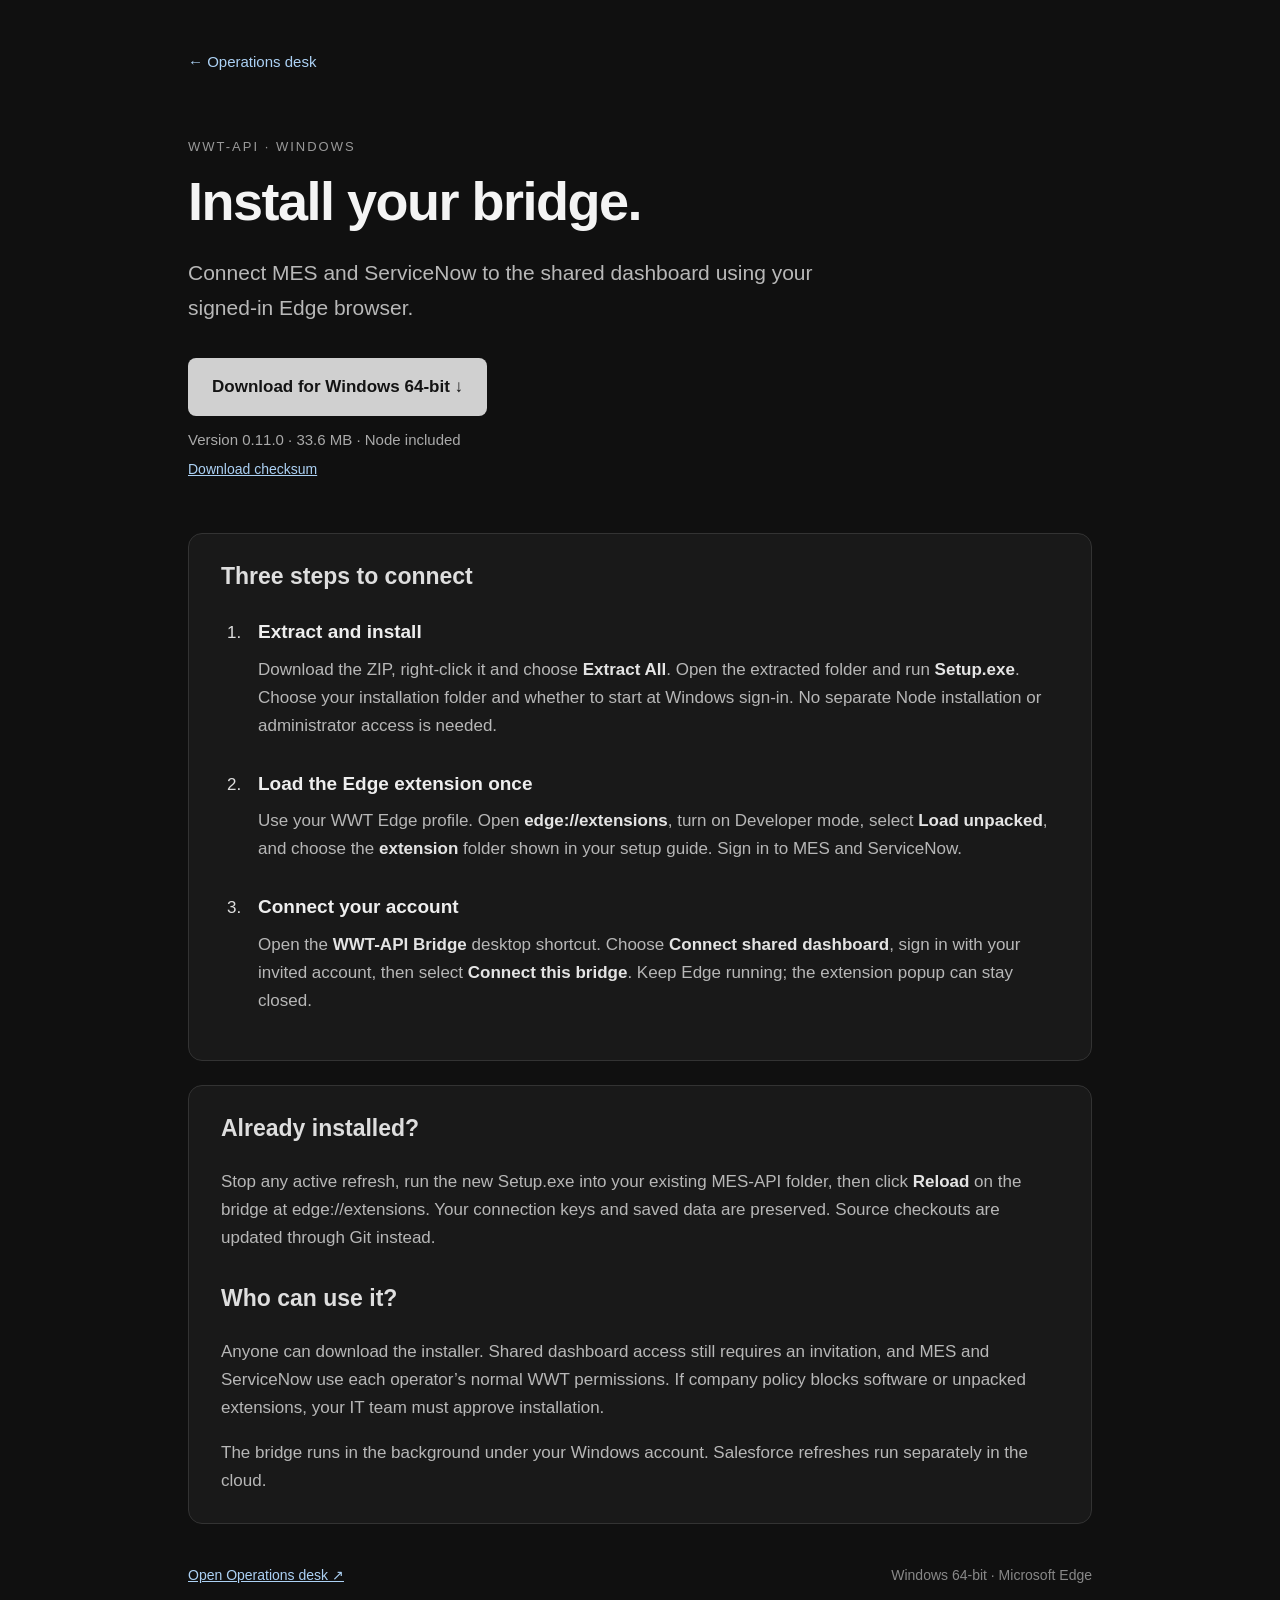
==== bridge/index.html @ 0e0c3d9b "Publish dashboard assets" ====
<!doctype html>
<html lang="en"><head><meta charset="utf-8"><meta name="viewport" content="width=device-width,initial-scale=1"><meta name="referrer" content="no-referrer"><meta http-equiv="Content-Security-Policy" content="default-src 'none'; style-src 'self'; base-uri 'none'; form-action 'none'"><title>Install the WWT-API bridge</title><link rel="stylesheet" href="download.css"></head>
<body><main><a class="back" href="../">← Operations desk</a><p class="eyebrow">WWT-API · Windows</p><h1>Install your bridge.</h1><p class="intro">Connect MES and ServiceNow to the shared dashboard using your signed-in Edge browser.</p><div class="download"><a class="primary" href="WWT-API-Bridge-Windows-x64.zip" download>Download for Windows 64-bit ↓</a><p>Version 0.11.0 · 33.6 MB · Node included</p><a href="SHA256SUMS.txt">Download checksum</a></div><section><h2>Three steps to connect</h2><ol><li><h3>Extract and install</h3><p>Download the ZIP, right-click it and choose <strong>Extract All</strong>. Open the extracted folder and run <strong>Setup.exe</strong>. Choose your installation folder and whether to start at Windows sign-in. No separate Node installation or administrator access is needed.</p></li><li><h3>Load the Edge extension once</h3><p>Use your WWT Edge profile. Open <strong>edge://extensions</strong>, turn on Developer mode, select <strong>Load unpacked</strong>, and choose the <strong>extension</strong> folder shown in your setup guide. Sign in to MES and ServiceNow.</p></li><li><h3>Connect your account</h3><p>Open the <strong>WWT-API Bridge</strong> desktop shortcut. Choose <strong>Connect shared dashboard</strong>, sign in with your invited account, then select <strong>Connect this bridge</strong>. Keep Edge running; the extension popup can stay closed.</p></li></ol></section><section class="notes"><h2>Already installed?</h2><p>Stop any active refresh, run the new Setup.exe into your existing MES-API folder, then click <strong>Reload</strong> on the bridge at edge://extensions. Your connection keys and saved data are preserved. Source checkouts are updated through Git instead.</p><h2>Who can use it?</h2><p>Anyone can download the installer. Shared dashboard access still requires an invitation, and MES and ServiceNow use each operator’s normal WWT permissions. If company policy blocks software or unpacked extensions, your IT team must approve installation.</p><p>The bridge runs in the background under your Windows account. Salesforce refreshes run separately in the cloud.</p></section><footer><a href="../">Open Operations desk ↗</a><span>Windows 64-bit · Microsoft Edge</span></footer></main></body></html>
---- bridge/download.css ----
:root{color-scheme:dark;font:17px/1.65 "Segoe UI",Arial,sans-serif;background:#101010;color:#dedede}*{box-sizing:border-box}body{margin:0}main{max-width:960px;margin:0 auto;padding:48px 28px}a{color:#acd1f4}a:focus-visible{outline:2px solid #acd1f4;outline-offset:5px}.back{font-size:15px;text-decoration:none}.eyebrow{margin:60px 0 12px;letter-spacing:2px;color:#999;font-size:13px;text-transform:uppercase}h1{font-size:clamp(34px,5vw,54px);letter-spacing:-1.5px;line-height:1.2;margin:0 0 22px;color:#f4f4f4}.intro{max-width:660px;font-size:21px;color:#b8b8b8}.download{margin:32px 0 50px}.primary{display:inline-block;background:#d0d0d0;color:#141414;border-radius:8px;padding:15px 24px;text-decoration:none;font-weight:650}.primary:hover{background:#eee}.download p{color:#aaa;font-size:15px;margin:12px 0 3px}.download>a:last-child{font-size:14px}section{border:1px solid #333;border-radius:14px;background:#191919;padding:28px 32px;margin:24px 0}h2{font-size:23px;line-height:1.3;margin:0 0 24px}h3{font-size:19px;color:#eee;margin:0 0 8px}ol{padding-left:25px;margin-bottom:0}li{padding-left:12px;margin-bottom:28px}li:last-child{margin-bottom:0}p{margin-top:0}li p,.notes p{color:#b7b7b7}.notes h2:not(:first-child){margin-top:32px}.notes p:last-child{margin-bottom:0}strong{color:#e4e4e4;font-weight:600}footer{display:flex;flex-wrap:wrap;justify-content:space-between;gap:16px;color:#888;font-size:14px;padding-top:16px}@media(max-width:600px){main{padding:30px 20px}section{padding:22px}.primary{width:100%;text-align:center}.eyebrow{margin-top:40px}}
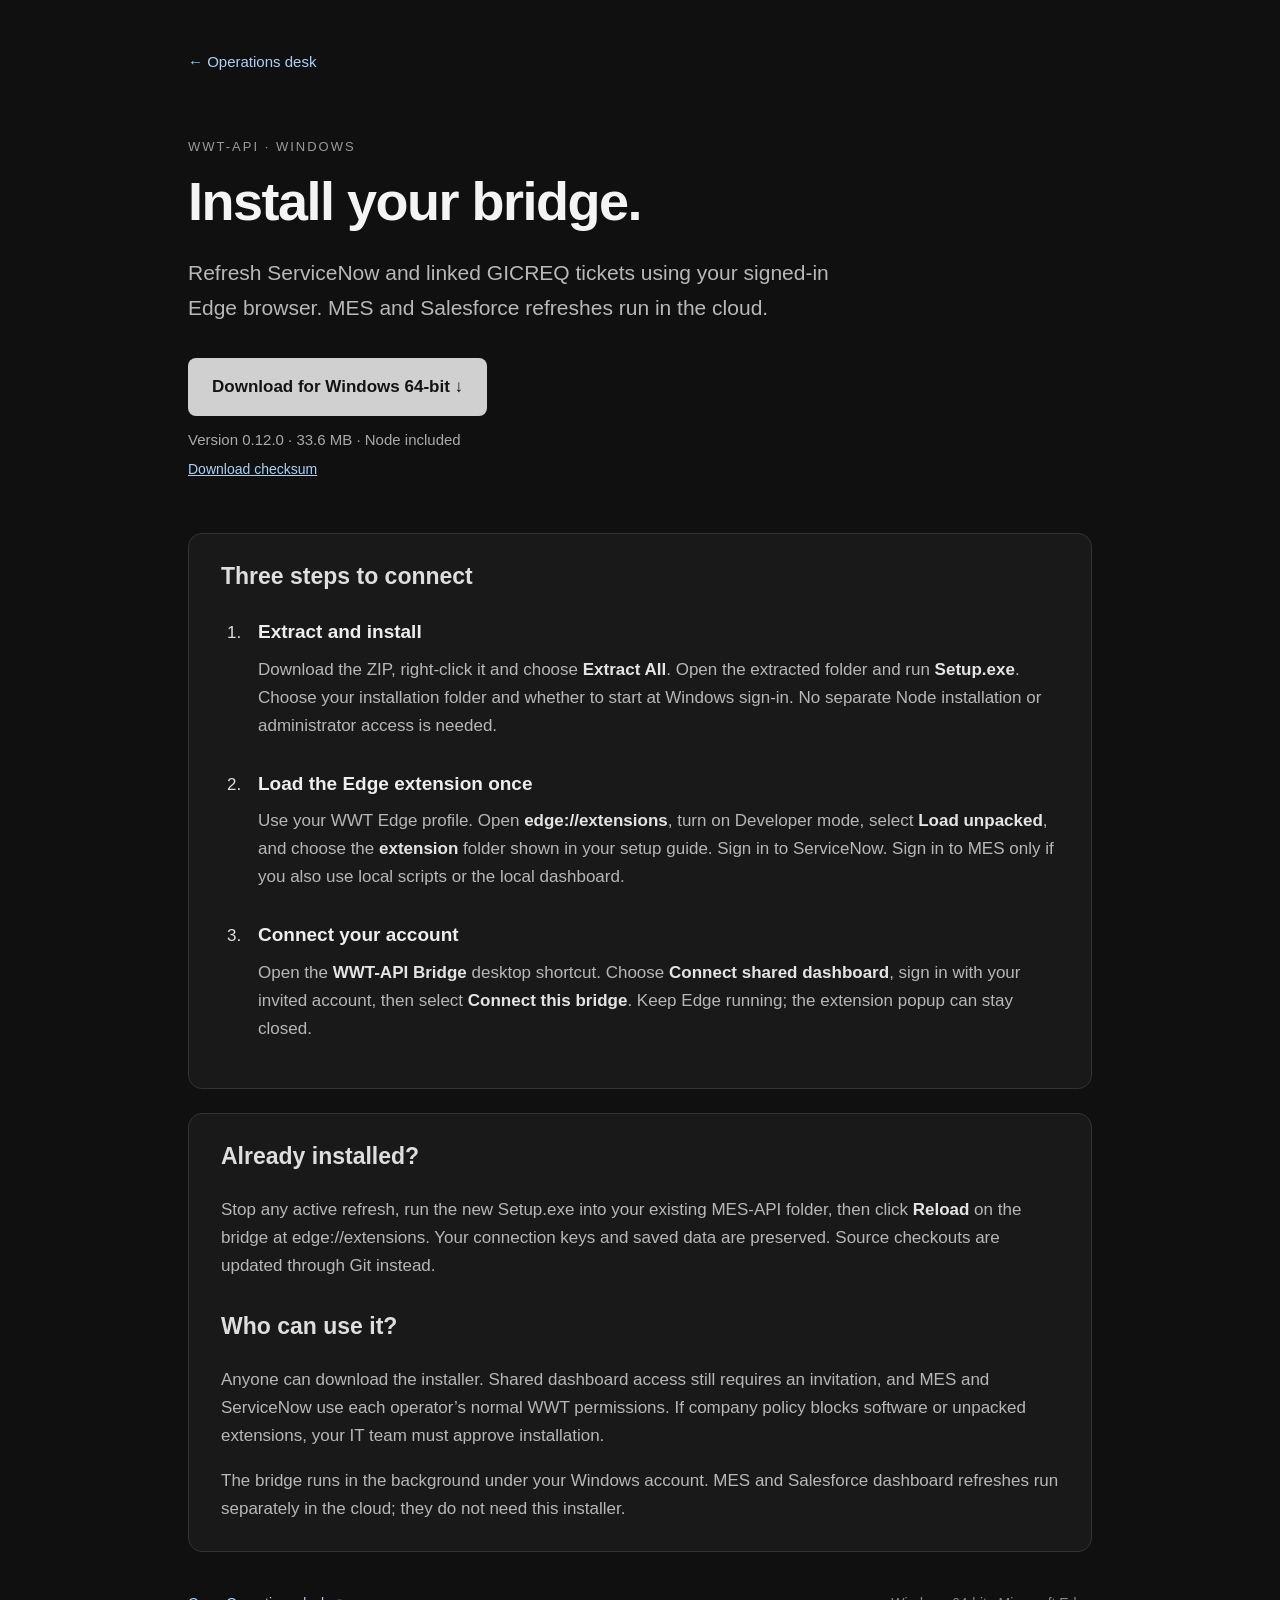
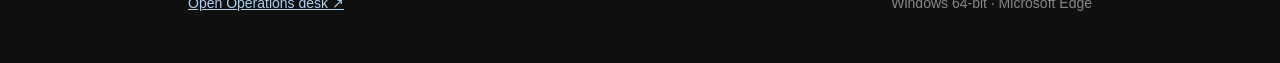
==== commit 8d2f7131: "Publish dashboard assets" ====
--- a/bridge/index.html
+++ b/bridge/index.html
@@ -1,3 +1,3 @@
 <!doctype html>
 <html lang="en"><head><meta charset="utf-8"><meta name="viewport" content="width=device-width,initial-scale=1"><meta name="referrer" content="no-referrer"><meta http-equiv="Content-Security-Policy" content="default-src 'none'; style-src 'self'; base-uri 'none'; form-action 'none'"><title>Install the WWT-API bridge</title><link rel="stylesheet" href="download.css"></head>
-<body><main><a class="back" href="../">← Operations desk</a><p class="eyebrow">WWT-API · Windows</p><h1>Install your bridge.</h1><p class="intro">Connect MES and ServiceNow to the shared dashboard using your signed-in Edge browser.</p><div class="download"><a class="primary" href="WWT-API-Bridge-Windows-x64.zip" download>Download for Windows 64-bit ↓</a><p>Version 0.11.0 · 33.6 MB · Node included</p><a href="SHA256SUMS.txt">Download checksum</a></div><section><h2>Three steps to connect</h2><ol><li><h3>Extract and install</h3><p>Download the ZIP, right-click it and choose <strong>Extract All</strong>. Open the extracted folder and run <strong>Setup.exe</strong>. Choose your installation folder and whether to start at Windows sign-in. No separate Node installation or administrator access is needed.</p></li><li><h3>Load the Edge extension once</h3><p>Use your WWT Edge profile. Open <strong>edge://extensions</strong>, turn on Developer mode, select <strong>Load unpacked</strong>, and choose the <strong>extension</strong> folder shown in your setup guide. Sign in to MES and ServiceNow.</p></li><li><h3>Connect your account</h3><p>Open the <strong>WWT-API Bridge</strong> desktop shortcut. Choose <strong>Connect shared dashboard</strong>, sign in with your invited account, then select <strong>Connect this bridge</strong>. Keep Edge running; the extension popup can stay closed.</p></li></ol></section><section class="notes"><h2>Already installed?</h2><p>Stop any active refresh, run the new Setup.exe into your existing MES-API folder, then click <strong>Reload</strong> on the bridge at edge://extensions. Your connection keys and saved data are preserved. Source checkouts are updated through Git instead.</p><h2>Who can use it?</h2><p>Anyone can download the installer. Shared dashboard access still requires an invitation, and MES and ServiceNow use each operator’s normal WWT permissions. If company policy blocks software or unpacked extensions, your IT team must approve installation.</p><p>The bridge runs in the background under your Windows account. Salesforce refreshes run separately in the cloud.</p></section><footer><a href="../">Open Operations desk ↗</a><span>Windows 64-bit · Microsoft Edge</span></footer></main></body></html>
+<body><main><a class="back" href="../">← Operations desk</a><p class="eyebrow">WWT-API · Windows</p><h1>Install your bridge.</h1><p class="intro">Refresh ServiceNow and linked GICREQ tickets using your signed-in Edge browser. MES and Salesforce refreshes run in the cloud.</p><div class="download"><a class="primary" href="WWT-API-Bridge-Windows-x64.zip" download>Download for Windows 64-bit ↓</a><p>Version 0.12.0 · 33.6 MB · Node included</p><a href="SHA256SUMS.txt">Download checksum</a></div><section><h2>Three steps to connect</h2><ol><li><h3>Extract and install</h3><p>Download the ZIP, right-click it and choose <strong>Extract All</strong>. Open the extracted folder and run <strong>Setup.exe</strong>. Choose your installation folder and whether to start at Windows sign-in. No separate Node installation or administrator access is needed.</p></li><li><h3>Load the Edge extension once</h3><p>Use your WWT Edge profile. Open <strong>edge://extensions</strong>, turn on Developer mode, select <strong>Load unpacked</strong>, and choose the <strong>extension</strong> folder shown in your setup guide. Sign in to ServiceNow. Sign in to MES only if you also use local scripts or the local dashboard.</p></li><li><h3>Connect your account</h3><p>Open the <strong>WWT-API Bridge</strong> desktop shortcut. Choose <strong>Connect shared dashboard</strong>, sign in with your invited account, then select <strong>Connect this bridge</strong>. Keep Edge running; the extension popup can stay closed.</p></li></ol></section><section class="notes"><h2>Already installed?</h2><p>Stop any active refresh, run the new Setup.exe into your existing MES-API folder, then click <strong>Reload</strong> on the bridge at edge://extensions. Your connection keys and saved data are preserved. Source checkouts are updated through Git instead.</p><h2>Who can use it?</h2><p>Anyone can download the installer. Shared dashboard access still requires an invitation, and MES and ServiceNow use each operator’s normal WWT permissions. If company policy blocks software or unpacked extensions, your IT team must approve installation.</p><p>The bridge runs in the background under your Windows account. MES and Salesforce dashboard refreshes run separately in the cloud; they do not need this installer.</p></section><footer><a href="../">Open Operations desk ↗</a><span>Windows 64-bit · Microsoft Edge</span></footer></main></body></html>
